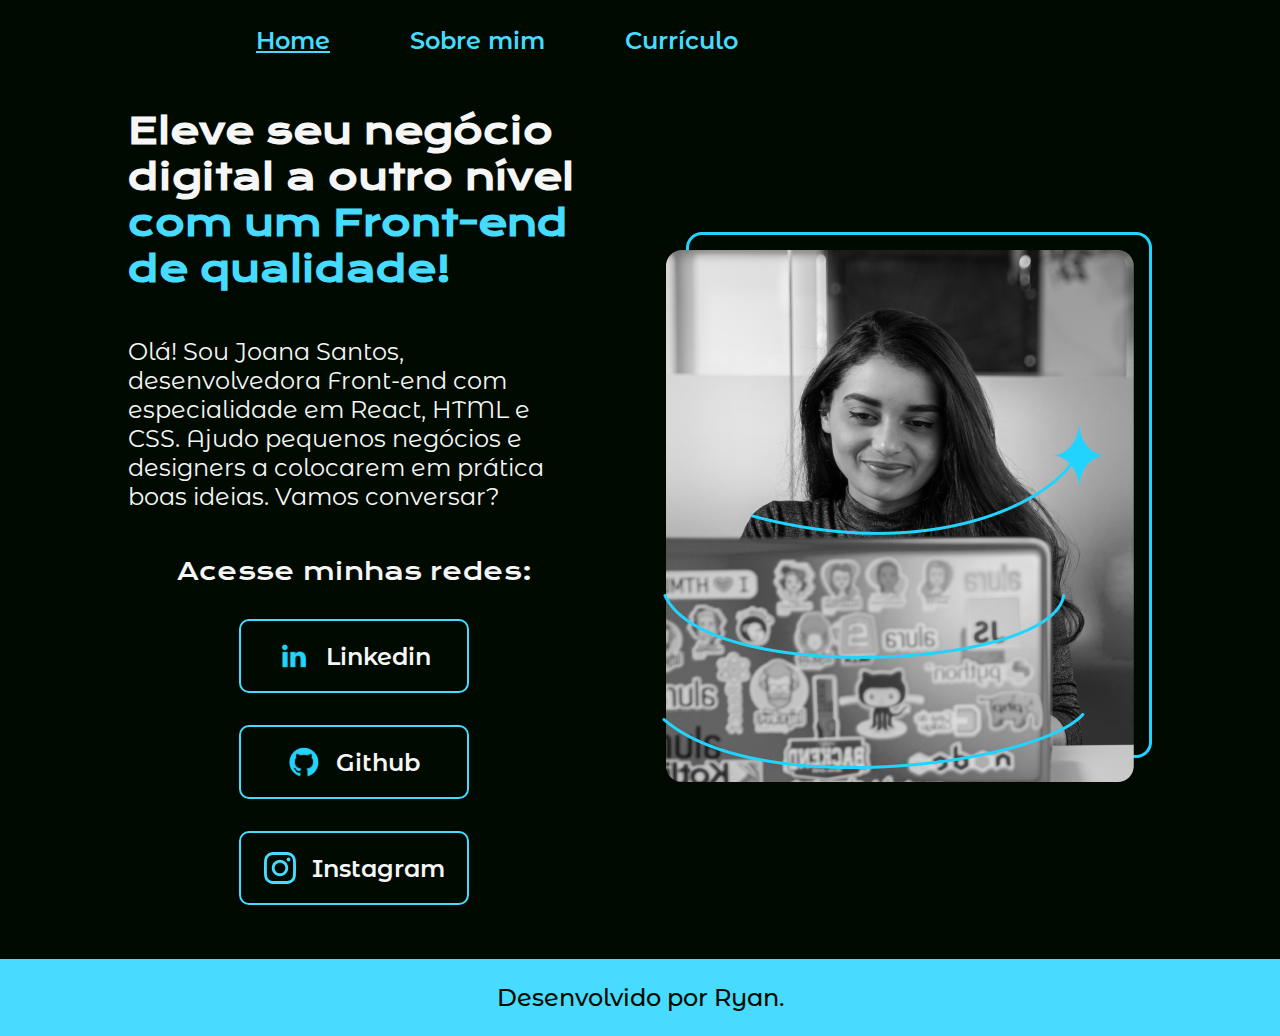
==== index.html @ fe7733c2 "Add files via upload" ====
<!DOCTYPE html>
<html>
<head lang="pt-br">
	<!-- 			SEO 				-->

	<meta charset="utf-8">
	<meta name="viewport" content="width=device-width" initial-scale="1.0">

	<meta name="description" content="Essa é uma página teste para o re-aprendizado principalmente de HTML e CSS, logo em seguida adicionando Javascript">
	<meta name="keywords" content="html, css, javascript, js, learning, development">
	<meta name="author" content="Ryan">
	<!-- 		FIM DO SEO 			-->
	<!-- Estilos Css-->
	<link rel="stylesheet" href="./css/style.css">

	<title>CSS Alura</title>
</head>

<body>
	<header class="cabecalho">
		<nav class="cabecalho_menu">
			<a class="cabecalho_menu_link active" href="#">Home</a>
			<a class="cabecalho_menu_link" href="about.html">Sobre mim</a>
			<a class="cabecalho_menu_link" href="curriculo.html">Currículo</a>
		</nav>
	</header>
	
	<main class="container">
		<section class="container_conteudo">
			<h1 class="container_conteudo_titulo">Eleve seu negócio digital a outro nível <strong id="destaque">com um Front-end de qualidade!</strong></h1>
			<p class="container_conteudo_texto">Olá! Sou Joana Santos, desenvolvedora Front-end com especialidade em React, HTML e CSS. Ajudo pequenos negócios e designers a colocarem em prática boas ideias. Vamos conversar?</p>

			<div class="container_conteudo_botoes">
				<h2 class="container_conteudo_subtitulo">Acesse minhas redes:</h2>

				<a class="container_conteudo_link" href="https://www.linkedin.com/in/ryansantoshilario/" target="_blank">
					<img src="./assets/logolinkedin.svg">
					Linkedin
				</a>
				<a class="container_conteudo_link" href="https://github.com/RyanHilario" target="_blank">
					<img src="./assets/logogithub.svg">
					Github
				</a>
				<a class="container_conteudo_link" href="https://www.instagram.com/ryan_sh18_/" target="_blank">
					<img src="./assets/logoinstagram.svg">
					Instagram
				</a>
			</div>

		</section>

		<img class="container_imagem" src="./assets/Imagem.png" alt="Foto de mulher da alura, digitando">



	</main>

	<footer class="rodape">
		<p>Desenvolvido por Ryan.</p>
	</footer>

	<script src="script.js"></script>
</body>

</html>
---- css/style.css ----
/* Fontes*/
@import url('https://fonts.googleapis.com/css2?family=Krona+One&family=Montserrat+Alternates:wght@400;500;600;700&display=swap');

:root {
/*	--cor-primaria: #F2EFEA;
	--cor-secundaria: #40514E;
	--cor-terciaria: #E27D60;
	--cor-hover: #E8A87C;	
	--cor-background-rodape: #C38D9E;*/


/*	--cor-primaria: #004643;
	--cor-secundaria: #fffffe;
	--cor-terciaria: #abd1c6;
	--cor-hover: #f9bc60;
	--cor-background-rodape: #46dbff*/


	--cor-primaria: #000a00;
	--cor-secundaria: #f6f6f6;
	--cor-terciaria: #46dbff;
	--cor-hover: #272727;
	--cor-background-rodape: #46dbff;


	--font-primaria: "krona one", sans-serif;
	--font-secundaria: "montserrat alternates", sans-serif;
}


/* Reset.css */
* {
	margin: 0;
	padding: 0;
}


body {
	box-sizing: border-box;

	background-color: var(--cor-primaria);
	color: var(--cor-secundaria);
}

.cabecalho {
	padding: 2% 0 0 20%;
}

.cabecalho_menu {
	display: flex;
	gap: 80px;
}

.cabecalho_menu_link {
	font-family: var(--font-secundaria);
	font-weight: 600;
	font-size: 1.5rem;

	color: var(--cor-terciaria);
	text-decoration: none;
}

.active {
	text-decoration: underline;
}

.container {
	padding: 4.2% 10%;
	display: flex;
	align-items: center;
	justify-content: space-evenly;
	gap: 82px;
}

.container_conteudo {
	width: 50%;
	display: flex;
	flex-direction: column;
	gap: 45px;
	flex-wrap: wrap;
}

.container_conteudo_titulo {
	font-size: 2.25rem;
	font-family: var(--font-primaria);
}

#destaque {
	color: var(--cor-terciaria);
}

.container_conteudo_texto {
	font-size: 1.5rem;
	font-family: var(--font-secundaria);
}

.container_conteudo_subtitulo {
	font-family: var(--font-primaria);
	font-weight: 400;
	font-size: 1.5rem;
}

.container_conteudo_botoes {
	display: flex;
	flex-direction: column;
	align-items: center;
	gap: 32px;
}

.container_conteudo_link {
	width: 50%;
	height: 70px;
	padding: 21.5 0;
	border: 2px solid var(--cor-terciaria);
	border-radius: 10px;

	text-align: center;
	text-decoration: none;

	color: var(--cor-secundaria);
	font-family: var(--font-secundaria);
	font-weight: 600;
	font-size: 1.5rem;


	display: flex;
	justify-content: center;
	align-items: center;
	gap: 16px;
}

.container_conteudo_link:hover {
	background-color: var(--cor-hover);
}

.container_imagem {
	width: 50%;
}

.rodape {
	font-family: var(--font-secundaria);
	font-weight: 500;
	font-size: 1.5rem;

	padding: 24px 0;

	text-align: center;
	color: var(--cor-primaria);
	background: var(--cor-background-rodape);
}


@media (max-width: 1200px) {
	.cabecalho {
		padding: 20px 10vw;
	}

	.cabecalho_menu {
		justify-content: center;
	}

	.container {
		flex-direction: column-reverse;
		padding: 5%;
	}

	.container_conteudo {
		width: auto;
	}
}
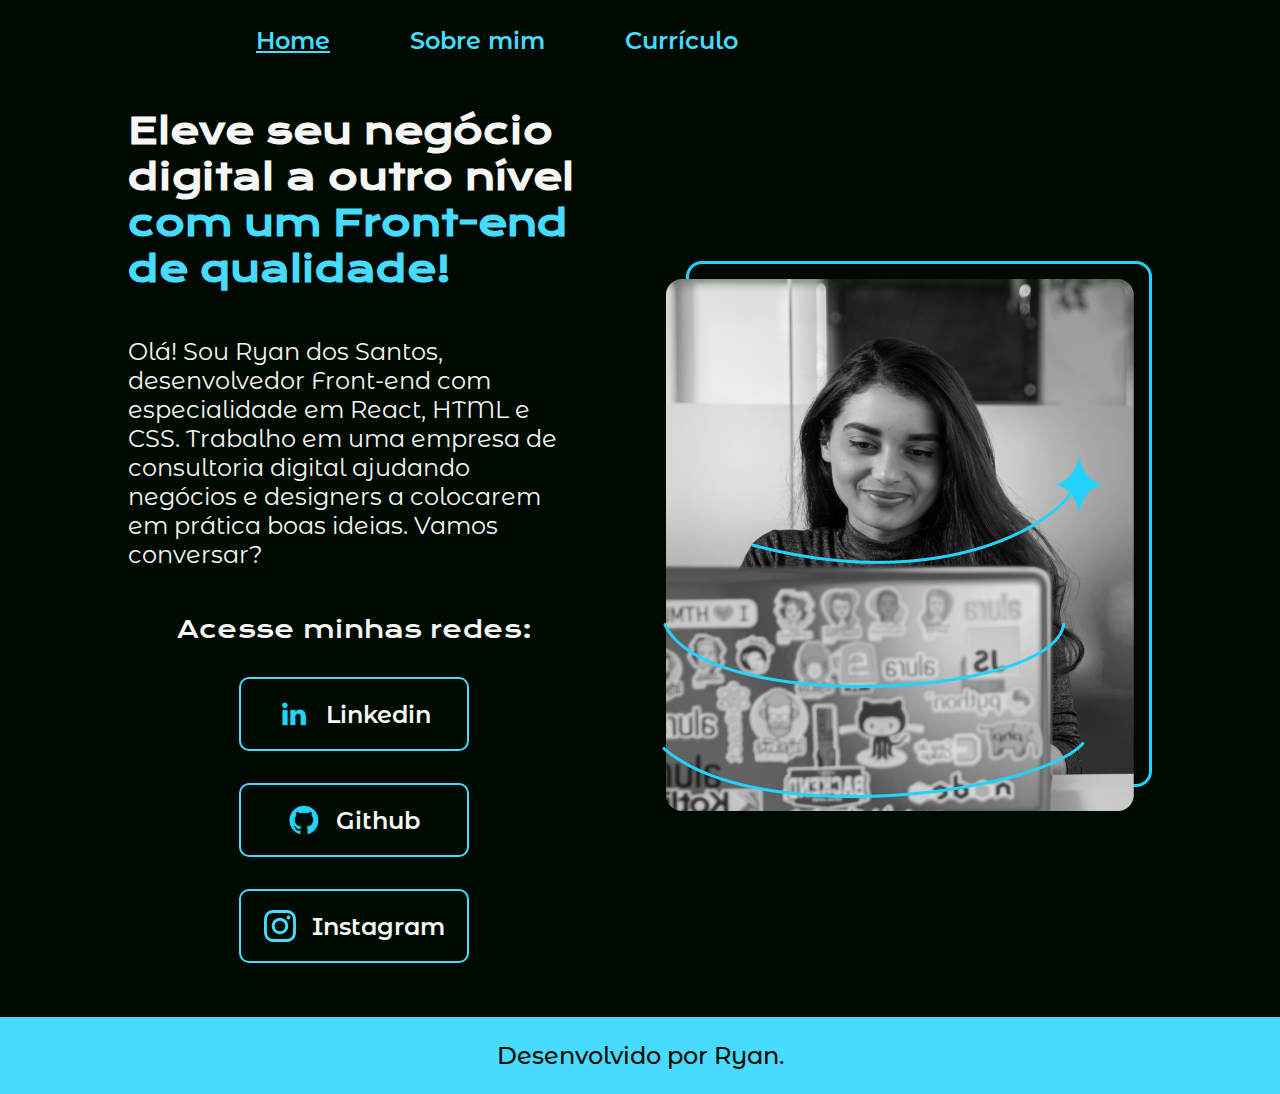
==== commit d27442b5: "Adicionando favicon as páginas, arrumando foto na página Sobre Mim" ====
--- a/index.html
+++ b/index.html
@@ -10,6 +10,8 @@
 	<meta name="keywords" content="html, css, javascript, js, learning, development">
 	<meta name="author" content="Ryan">
 	<!-- 		FIM DO SEO 			-->
+
+	<link rel="icon" href="./assets/favicon32x32.png" type="image/x-icon">
 	<!-- Estilos Css-->
 	<link rel="stylesheet" href="./css/style.css">
 
@@ -28,7 +30,7 @@
 	<main class="container">
 		<section class="container_conteudo">
 			<h1 class="container_conteudo_titulo">Eleve seu negócio digital a outro nível <strong id="destaque">com um Front-end de qualidade!</strong></h1>
-			<p class="container_conteudo_texto">Olá! Sou Joana Santos, desenvolvedora Front-end com especialidade em React, HTML e CSS. Ajudo pequenos negócios e designers a colocarem em prática boas ideias. Vamos conversar?</p>
+			<p class="container_conteudo_texto">Olá! Sou Ryan dos Santos, desenvolvedor Front-end com especialidade em React, HTML e CSS. Trabalho em uma empresa de consultoria digital ajudando negócios e designers a colocarem em prática boas ideias. Vamos conversar?</p>
 
 			<div class="container_conteudo_botoes">
 				<h2 class="container_conteudo_subtitulo">Acesse minhas redes:</h2>
--- a/css/style.css
+++ b/css/style.css
@@ -157,7 +157,13 @@
 
 	.cabecalho_menu {
 		justify-content: center;
+		gap: 7vw;
+	}	
+
+	.cabecalho_menu_link {
+		text-align: center;
 	}
+
 
 	.container {
 		flex-direction: column-reverse;
@@ -166,5 +172,9 @@
 
 	.container_conteudo {
 		width: auto;
+	}	
+
+	.container_conteudo_link {
+		width: 80%;
 	}
 }